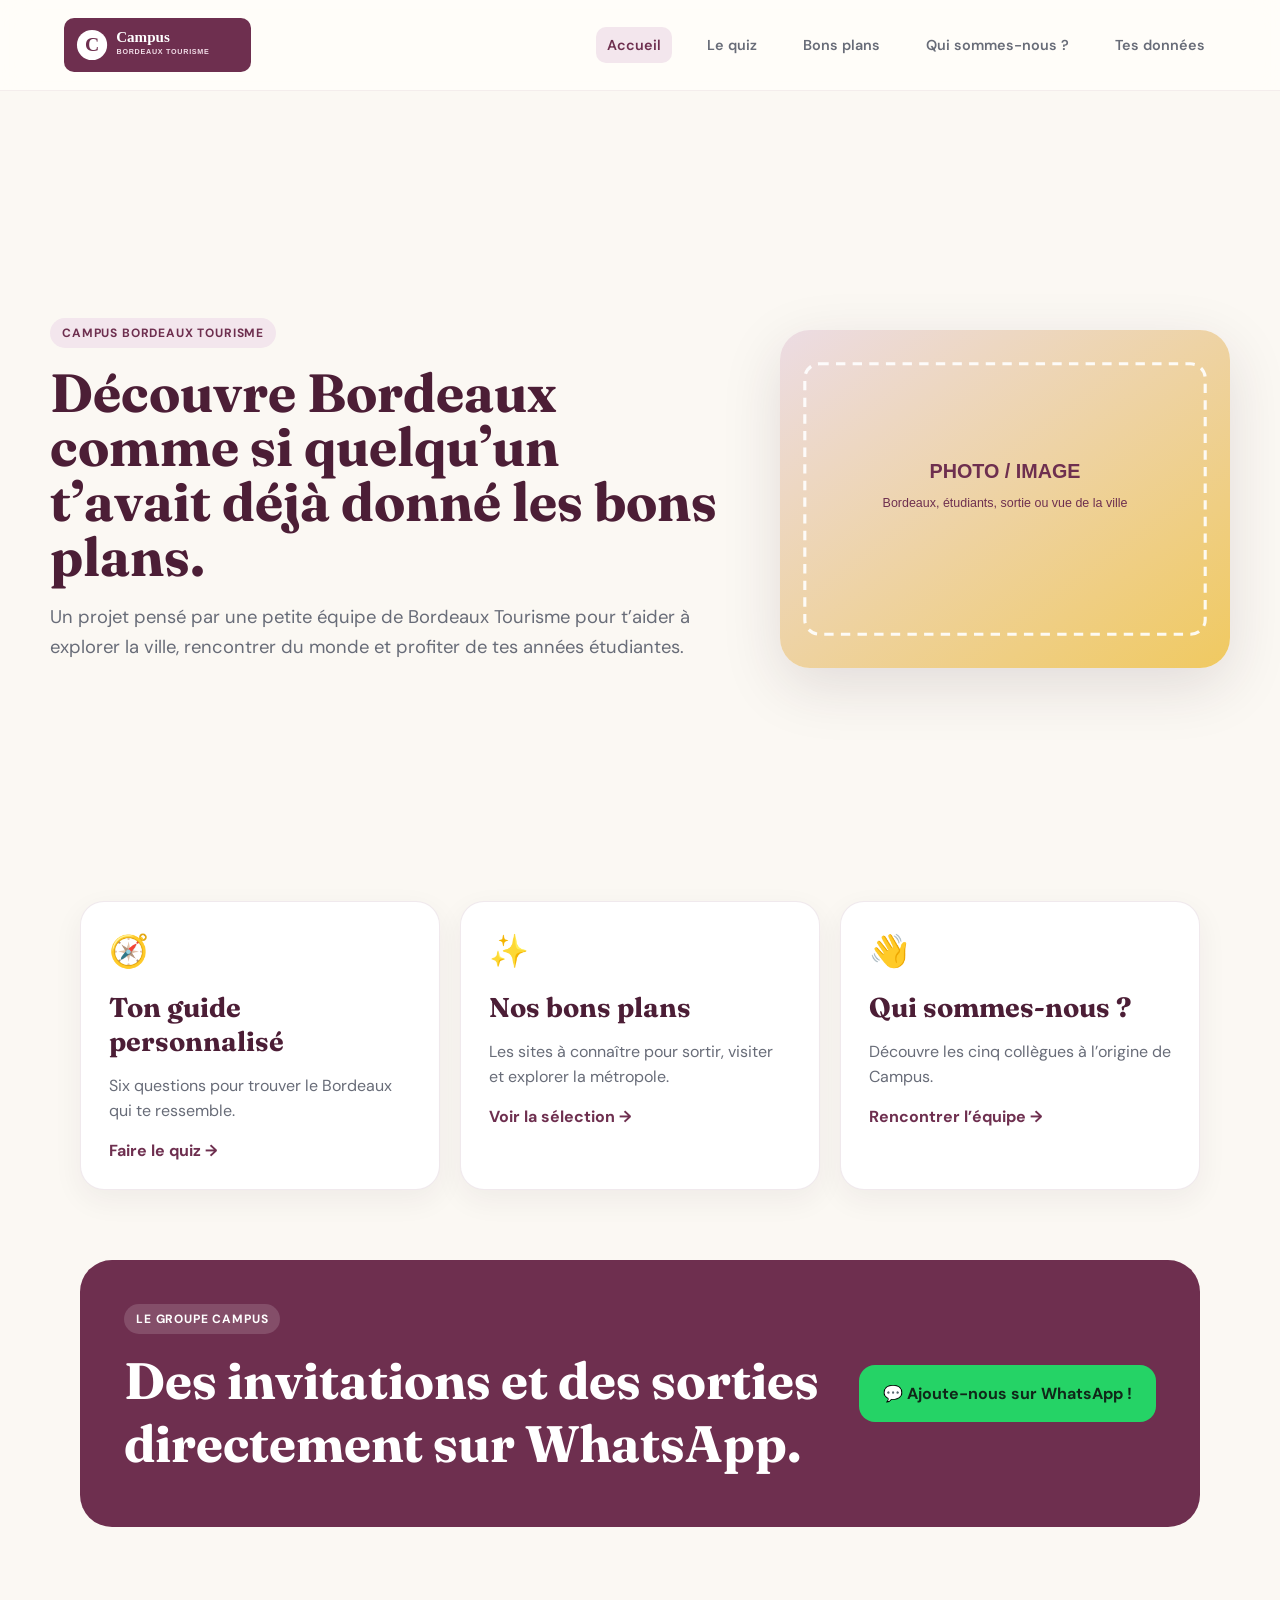
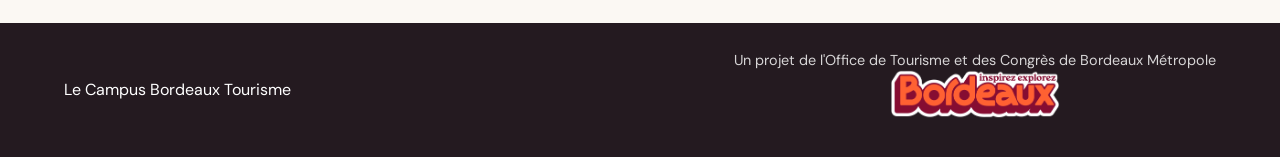
==== index.html @ 4c9909f7 "Add v1" ====
<!DOCTYPE html>
<html lang="fr">
<head>
  <meta charset="UTF-8">
  <meta name="viewport" content="width=device-width, initial-scale=1.0">
  <title>Campus Bordeaux Tourisme</title>
  <meta name="description" content="Découvre Campus Bordeaux Tourisme, le quiz étudiant et nos bons plans.">
  <link rel="preconnect" href="https://fonts.googleapis.com">
  <link rel="preconnect" href="https://fonts.gstatic.com" crossorigin>
  <link href="https://fonts.googleapis.com/css2?family=DM+Sans:wght@400;500;600;700&family=Fraunces:opsz,wght@9..144,700&display=swap" rel="stylesheet">
  <link rel="stylesheet" href="style.css">
</head>
<body data-page="home">
  <div data-site-header></div>

  <main>
    <section class="home-hero compact-hero">
      <div class="hero-copy">
        <div class="eyebrow">Campus Bordeaux Tourisme</div>
        <h1>Découvre Bordeaux comme si quelqu’un t’avait déjà donné les bons plans.</h1>
        <p>
          Un projet pensé par une petite équipe de Bordeaux Tourisme pour t’aider à explorer la ville,
          rencontrer du monde et profiter de tes années étudiantes.
        </p>


      </div>
      <div class="hero-image-wrap"><img src="assets/hero-image-placeholder.svg" alt="Image provisoire représentant Bordeaux et la vie étudiante" class="hero-image"></div>
    </section>

    <section class="home-cards">
      <a href="quiz.html" class="home-card">
        <span class="home-card-icon">🧭</span>
        <h2>Ton guide personnalisé</h2>
        <p>Six questions pour trouver le Bordeaux qui te ressemble.</p>
        <strong>Faire le quiz →</strong>
      </a>
      <a href="bons-plans.html" class="home-card">
        <span class="home-card-icon">✨</span>
        <h2>Nos bons plans</h2>
        <p>Les sites à connaître pour sortir, visiter et explorer la métropole.</p>
        <strong>Voir la sélection →</strong>
      </a>
      <a href="equipe.html" class="home-card">
        <span class="home-card-icon">👋</span>
        <h2>Qui sommes-nous ?</h2>
        <p>Découvre les cinq collègues à l’origine de Campus.</p>
        <strong>Rencontrer l’équipe →</strong>
      </a>
    </section>

    <section class="whatsapp-banner compact-banner">
      <div>
        <span class="eyebrow light">Le groupe Campus</span>
        <h2>Des invitations et des sorties directement sur WhatsApp.</h2>
      </div>
      <a class="whatsapp-button large whatsapp-link" href="#" target="_blank" rel="noopener">
        💬 Ajoute-nous sur WhatsApp !
      </a>
    </section>
  </main>
  <div data-site-footer></div>
  <script src="components.js"></script>
</body>
</html>
---- style.css ----
*{box-sizing:border-box}:root{--ink:#20212b;--muted:#686c78;--paper:#fffdf9;--accent:#6e2f4f;--accent-dark:#4c1e36;--accent-soft:#f3e6ed;--cream:#f6f0e8;--yellow:#f0c95f;--green:#dfe9d6;--white:#fff;--shadow:0 18px 60px rgba(52,31,44,.13)}html{scroll-behavior:smooth}body{margin:0;min-height:100vh;font-family:"DM Sans",sans-serif;color:var(--ink);background:#fbf8f3}a{color:inherit}.site-header{position:sticky;top:0;z-index:50;display:flex;justify-content:space-between;align-items:center;gap:30px;padding:18px clamp(20px,5vw,72px);background:rgba(255,253,249,.93);backdrop-filter:blur(14px);border-bottom:1px solid rgba(110,47,79,.08)}.brand{font-family:"Fraunces",serif;font-size:1.2rem;text-decoration:none;color:var(--accent-dark)}.brand span{font-family:"DM Sans",sans-serif;font-size:.78rem;font-weight:700;text-transform:uppercase;letter-spacing:.04em}.site-header nav{display:flex;gap:24px;flex-wrap:wrap}.site-header nav a{text-decoration:none;color:var(--muted);font-size:.9rem;font-weight:600}.site-header nav a:hover{color:var(--accent)}main{overflow:hidden}.home-hero,.about-hero{width:min(1180px,calc(100% - 40px));margin:44px auto 26px;display:grid;grid-template-columns:1.2fr .8fr;gap:54px;align-items:center}.home-hero{min-height:570px}.hero-copy h1,.about-hero h1{font-family:"Fraunces",serif;color:var(--accent-dark);font-size:clamp(3rem,7vw,6rem);line-height:.98;margin:24px 0}.hero-copy p,.about-hero p{font-size:1.18rem;line-height:1.7;color:var(--muted);max-width:680px}.hero-actions{display:flex;gap:12px;flex-wrap:wrap;margin-top:32px}.hero-visual,.group-placeholder{min-height:430px;border-radius:34px;background:linear-gradient(145deg,#efdce6,#f5cf6a);display:flex;flex-direction:column;align-items:center;justify-content:center;text-align:center;box-shadow:var(--shadow);transform:rotate(2deg)}.hero-visual span,.group-placeholder span{font-size:5rem}.hero-visual strong,.group-placeholder strong{font-family:"Fraunces",serif;font-size:2rem;color:var(--accent-dark);margin-top:18px}.hero-visual small,.group-placeholder small{margin-top:8px;color:var(--muted)}.intro-band{background:var(--accent);color:white;padding:34px 20px;text-align:center}.intro-band p{max-width:880px;margin:0 auto;font-family:"Fraunces",serif;font-size:clamp(1.4rem,3vw,2.25rem);line-height:1.35}.section{width:min(1120px,calc(100% - 40px));margin:0 auto;padding:96px 0}.section-heading{display:flex;justify-content:space-between;align-items:end;gap:40px;margin-bottom:42px}.section-heading h2,.prose h2{font-family:"Fraunces",serif;color:var(--accent-dark);font-size:clamp(2.3rem,5vw,4rem);margin:16px 0 0;line-height:1}.section-heading>p{max-width:440px;color:var(--muted);line-height:1.65;margin:0}.eyebrow{display:inline-block;padding:7px 12px;border-radius:999px;background:var(--accent-soft);color:var(--accent);font-size:.75rem;font-weight:700;letter-spacing:.07em;text-transform:uppercase}.eyebrow.light{background:rgba(255,255,255,.15);color:white}.quiz-shell{max-width:760px;margin:auto}.quiz-card{background:rgba(255,253,248,.98);border:1px solid rgba(110,47,79,.1);border-radius:28px;box-shadow:var(--shadow);padding:clamp(28px,6vw,50px);text-align:center}.hidden{display:none!important}.hero-emoji,.result-icon{font-size:4rem;line-height:1;margin:12px 0 20px}.quiz-card h2{font-family:"Fraunces",serif;color:var(--accent-dark);font-size:clamp(2.2rem,6vw,3.6rem);margin:0;line-height:1.06}.lead,.result-tagline,.form-intro{font-size:1.08rem;line-height:1.6;color:var(--muted);max-width:540px;margin:22px auto 30px}.primary,.secondary,.whatsapp-button{border-radius:16px;padding:16px 20px;font:inherit;font-weight:700;cursor:pointer;transition:.18s;text-decoration:none;text-align:center}.primary{display:inline-flex;align-items:center;justify-content:center;border:0;background:var(--accent);color:white;box-shadow:0 10px 22px rgba(110,47,79,.22)}.primary:hover{background:var(--accent-dark);transform:translateY(-2px)}.primary:not(.compact),.secondary:not(.compact){width:100%}.compact{width:auto;padding:14px 20px}.secondary{display:inline-flex;justify-content:center;border:1px solid rgba(110,47,79,.25);background:transparent;color:var(--accent)}.secondary:hover{background:var(--accent-soft)}.microcopy{color:var(--muted);font-size:.82rem;margin:16px 0 0}.topbar{display:flex;justify-content:space-between;align-items:center;color:var(--muted);font-size:.88rem;margin-bottom:12px}.link-button{border:0;background:transparent;color:var(--accent);cursor:pointer}.progress{height:8px;background:#ece6df;border-radius:999px;overflow:hidden;margin-bottom:34px}.progress-fill{height:100%;width:0;background:var(--accent);transition:width .25s}.question-title{font-family:"Fraunces",serif;color:var(--accent-dark);font-size:clamp(1.8rem,5vw,2.65rem);line-height:1.15;margin:0 0 28px}.answers{display:grid;gap:12px}.answer{border:1px solid rgba(110,47,79,.13);border-radius:18px;padding:17px 18px;background:white;color:var(--ink);text-align:left;cursor:pointer;font-size:1rem;display:flex;align-items:center;gap:14px;transition:.16s}.answer:hover{transform:translateY(-2px);border-color:var(--accent);background:var(--accent-soft)}.answer-emoji{width:42px;height:42px;border-radius:13px;display:grid;place-items:center;background:var(--cream);flex:0 0 auto;font-size:1.35rem}form{text-align:left}.form-grid{display:grid;gap:16px}.two-columns{grid-template-columns:1fr 1fr}label{display:block;margin-bottom:20px}label>span:first-child{display:block;font-weight:700;margin-bottom:8px;color:var(--accent-dark)}input{width:100%;border:1px solid #d8ced4;border-radius:14px;padding:14px 15px;background:white;font:inherit;color:var(--ink);outline:none}input:focus{border-color:var(--accent);box-shadow:0 0 0 4px rgba(110,47,79,.1)}small{display:block;color:var(--muted);line-height:1.45;margin-top:7px}.funny-note{padding:10px 12px;background:var(--cream);border-radius:12px}.combobox{position:relative}.options{position:absolute;z-index:20;left:0;right:0;top:calc(100% + 6px);max-height:260px;overflow:auto;border:1px solid #d8ced4;border-radius:14px;background:white;box-shadow:0 14px 30px rgba(40,24,34,.14);padding:6px}.option{display:block;width:100%;border:0;background:white;padding:11px 12px;border-radius:10px;text-align:left;font:inherit;cursor:pointer}.option:hover{background:var(--accent-soft)}.consent{display:flex;align-items:flex-start;gap:10px;padding:14px;border-radius:14px;background:var(--cream)}.consent input{width:auto;margin-top:4px}.consent span{font-weight:400!important;margin:0!important;font-size:.9rem;line-height:1.45}.recommendations{margin:28px 0;padding:22px;border-radius:20px;background:var(--cream);text-align:left}.recommendations h3{margin:0 0 12px;color:var(--accent-dark)}.recommendations ul{margin:0;padding-left:20px;line-height:1.7}.team-preview{display:grid;grid-template-columns:auto 1fr;gap:22px;align-items:center;text-align:left;padding:22px;margin:26px 0;border-radius:20px;background:var(--accent-soft)}.mini-faces{display:flex}.mini-faces span{width:42px;height:42px;border-radius:50%;display:grid;place-items:center;background:white;border:2px solid var(--accent-soft);margin-left:-8px;color:var(--accent);font-weight:700}.mini-faces span:first-child{margin-left:0}.team-preview p{color:var(--muted);margin:5px 0}.team-preview a{color:var(--accent);font-weight:700}.whatsapp-button{display:inline-flex;align-items:center;justify-content:center;background:#25d366;color:#102719;border:0}.whatsapp-button:hover{transform:translateY(-2px);filter:brightness(.96)}.result-card>.whatsapp-button{width:100%;margin-top:4px}.plans-section{padding-top:84px}.plan-grid{display:grid;grid-template-columns:repeat(2,1fr);gap:20px}.plan-card{display:grid;grid-template-columns:120px 1fr;gap:22px;padding:20px;border:1px solid rgba(110,47,79,.1);border-radius:24px;background:white;text-decoration:none;box-shadow:0 10px 30px rgba(52,31,44,.06);transition:.18s}.plan-card:hover{transform:translateY(-4px);box-shadow:var(--shadow)}.plan-card.featured{grid-column:span 2}.site-preview{min-height:120px;border-radius:18px;display:grid;place-items:center;font-family:"Fraunces",serif;font-size:2rem;color:white}.preview-uadb{background:#f0a164}.preview-tourisme{background:#6e2f4f}.preview-ville{background:#323b64}.preview-pessac{background:#5e8b70}.preview-metropole{background:#d78b55}.card-label{font-size:.75rem;text-transform:uppercase;letter-spacing:.06em;color:var(--accent);font-weight:700}.plan-card h3{font-family:"Fraunces",serif;font-size:1.65rem;color:var(--accent-dark);margin:6px 0}.plan-card p{color:var(--muted);line-height:1.55;margin:0}.whatsapp-banner{width:min(1120px,calc(100% - 40px));margin:20px auto 96px;padding:44px;border-radius:32px;background:var(--accent);color:white;display:flex;justify-content:space-between;align-items:center;gap:30px}.whatsapp-banner h2{font-family:"Fraunces",serif;font-size:clamp(2rem,4vw,3.3rem);margin:15px 0 8px}.whatsapp-banner p{margin:0;color:rgba(255,255,255,.78)}.large{padding:18px 24px;white-space:nowrap}.site-footer{padding:28px clamp(20px,5vw,72px);display:flex;justify-content:space-between;gap:20px;background:#241a20;color:white}.site-footer div{display:flex;gap:20px}.site-footer a{color:rgba(255,255,255,.8)}.about-hero{padding-top:40px}.about-hero h1{font-size:clamp(3rem,7vw,5.5rem)}.group-placeholder{min-height:360px}.prose-section{padding-top:60px}.prose{max-width:780px}.prose p{font-size:1.13rem;line-height:1.75;color:var(--muted)}.team-grid{display:grid;grid-template-columns:repeat(5,1fr);gap:16px;margin-top:50px}.member-card{background:white;border-radius:22px;padding:16px;text-align:center;box-shadow:0 10px 30px rgba(52,31,44,.06)}.portrait-placeholder{aspect-ratio:1;border-radius:17px;background:linear-gradient(145deg,#eee5e9,#e6d1dc);display:grid;place-items:center;color:var(--muted)}.member-card h3{font-family:"Fraunces",serif;color:var(--accent-dark);font-size:1.4rem;margin:15px 0 4px}.member-card p{color:var(--muted);font-size:.88rem;margin:0}.privacy-section{padding-top:70px}.privacy-grid{display:grid;grid-template-columns:repeat(2,1fr);gap:20px}.privacy-grid article{background:white;border-radius:24px;padding:28px;box-shadow:0 10px 30px rgba(52,31,44,.06)}.privacy-grid article>span{color:var(--accent);font-weight:700}.privacy-grid h3{font-family:"Fraunces",serif;color:var(--accent-dark);font-size:1.6rem}.privacy-grid p{color:var(--muted);line-height:1.65}.rights-box{display:flex;justify-content:space-between;align-items:center;gap:30px;margin-top:24px;padding:30px;border-radius:24px;background:var(--cream)}.rights-box h3{font-family:"Fraunces",serif;color:var(--accent-dark);font-size:1.7rem;margin:0 0 8px}.rights-box p{margin:4px 0;color:var(--muted)}.small-note{font-size:.84rem}@media(max-width:820px){.site-header{align-items:flex-start}.site-header nav{display:none}.home-hero,.about-hero{grid-template-columns:1fr}.home-hero{min-height:auto}.hero-visual,.group-placeholder{min-height:300px}.section-heading{display:block}.section-heading>p{margin-top:20px}.plan-grid{grid-template-columns:1fr}.plan-card.featured{grid-column:auto}.team-grid{grid-template-columns:repeat(2,1fr)}.whatsapp-banner{display:block}.whatsapp-banner .whatsapp-button{margin-top:24px;width:100%}.privacy-grid{grid-template-columns:1fr}}@media(max-width:560px){.home-hero,.about-hero,.section,.whatsapp-banner{width:min(100% - 22px,1120px)}.home-hero{margin-top:26px}.hero-copy h1{font-size:3.15rem}.quiz-card{padding:28px 20px;border-radius:22px}.two-columns{grid-template-columns:1fr}.plan-card{grid-template-columns:86px 1fr;padding:15px}.site-preview{min-height:100px}.team-preview{grid-template-columns:1fr}.mini-faces{justify-content:center}.team-grid{grid-template-columns:1fr 1fr}.rights-box{display:block}.rights-box .primary{margin-top:20px;width:100%}.site-footer{display:block}.site-footer div{margin-top:12px;flex-wrap:wrap}}
.campus-logo-placeholder{
width:260px;height:260px;border:3px dashed rgba(255,255,255,.8);
border-radius:32px;display:flex;flex-direction:column;align-items:center;justify-content:center;
background:rgba(255,255,255,.15);backdrop-filter:blur(4px)
}
.campus-logo-placeholder span{font-size:2rem;font-weight:800;color:#fff;letter-spacing:.08em}
.campus-logo-placeholder small{margin-top:10px;color:#fff;text-align:center;padding:0 20px}
.bt-logo-wrap{text-align:center;margin-top:26px}
.bt-logo{max-width:240px;width:70%;height:auto;display:inline-block}

/* Navigation unifiée : uniquement des liens vers des pages */
.site-header .brand{display:flex;align-items:center;gap:10px}
.brand-mark{width:38px;height:38px;border-radius:12px;background:var(--accent);color:#fff;display:grid;place-items:center;font-family:"Fraunces",serif;font-size:1.35rem}
.brand strong{display:block;font-family:"Fraunces",serif;font-size:1.05rem;line-height:1}
.brand span{display:block;margin-top:3px;font-size:.64rem;letter-spacing:.08em}
.site-header nav a{padding:9px 11px;border-radius:10px}
.site-header nav a.active{background:var(--accent-soft);color:var(--accent)}
.menu-toggle{display:none;border:0;background:var(--accent-soft);color:var(--accent);border-radius:10px;padding:8px 11px;font-size:1.2rem}
.page-main{min-height:calc(100vh - 150px)}
.compact-hero{min-height:auto;padding:30px 0 50px}
.home-cards{width:min(1120px,calc(100% - 40px));margin:0 auto 70px;display:grid;grid-template-columns:repeat(3,1fr);gap:20px}
.home-card{background:white;border:1px solid rgba(110,47,79,.1);border-radius:24px;padding:28px;text-decoration:none;box-shadow:0 10px 30px rgba(52,31,44,.06);transition:.18s}
.home-card:hover{transform:translateY(-4px);box-shadow:var(--shadow)}
.home-card-icon{font-size:2rem}
.home-card h2{font-family:"Fraunces",serif;color:var(--accent-dark);font-size:1.7rem;margin:18px 0 8px}
.home-card p{color:var(--muted);line-height:1.55}
.home-card strong{color:var(--accent)}
.page-intro{width:min(1120px,calc(100% - 40px));margin:0 auto;padding:70px 0 25px}
.page-intro h1{font-family:"Fraunces",serif;color:var(--accent-dark);font-size:clamp(3rem,7vw,5.5rem);line-height:1;margin:18px 0}
.page-intro p{max-width:700px;font-size:1.15rem;color:var(--muted);line-height:1.65}
.centered-intro{text-align:center}
.centered-intro p{margin-left:auto;margin-right:auto}
.quiz-page-section{width:min(760px,calc(100% - 24px));margin:0 auto;padding:20px 0 80px}
.quiz-page-section .quiz-shell{margin:0}
.compact-banner{margin-top:30px}
.plans-section{padding-top:35px}
.plans-section .section-heading{display:none}
.privacy-section{padding-top:35px}
.privacy-section>.section-heading{display:none}
.about-hero{padding-top:30px}
@media(max-width:900px){
  .home-cards{grid-template-columns:1fr}
}
@media(max-width:820px){
  .site-header{align-items:center}
  .menu-toggle{display:block}
  .site-header nav{display:none;position:absolute;top:74px;left:12px;right:12px;padding:12px;background:var(--paper);border:1px solid rgba(110,47,79,.1);border-radius:16px;box-shadow:var(--shadow);flex-direction:column}
  .site-header nav.open{display:flex}
  .site-header nav a{display:block}
}


.cont-screenshot-bons-plans{
  aspect-ratio:16 / 9;
  min-height:250px;
  padding:0;
  overflow:hidden;
}
.cont-screenshot-bons-plans img{
  display:block;
  width:100%;
  height:100%;
  object-fit:cover;
}


/* v3 — header, hero et footer simplifiés */
.site-header{
  min-height:76px;
}
.site-header .brand{
  display:block;
  flex:0 0 auto;
}
.header-campus-logo{
  display:block;
  width:220px;
  max-height:54px;
  object-fit:contain;
  object-position:left center;
}
.brand-mark,
.site-header .brand > div{
  display:none!important;
}
.compact-hero{
  min-height:calc(100vh - 160px);
  padding:36px 0 48px;
  align-items:center;
}
.compact-hero .hero-copy h1{
  font-size:clamp(2.05rem,4.2vw,4rem);
  line-height:1.02;
  max-width:700px;
  margin:18px 0 18px;
}
.compact-hero .hero-copy p{
  font-size:clamp(1rem,1.45vw,1.15rem);
  line-height:1.6;
  max-width:650px;
}
.hero-image-wrap{
  width:100%;
}
.hero-image{
  display:block;
  width:100%;
  max-height:520px;
  aspect-ratio:4/3;
  object-fit:cover;
  border-radius:30px;
  box-shadow:var(--shadow);
}
.hero-actions{
  display:none!important;
}
.bt-logo-wrap{
  display:none!important;
}
.site-footer{
  padding:28px clamp(20px,5vw,72px);
}
.footer-inner{
  width:100%;
  display:flex;
  justify-content:space-between;
  align-items:center;
  gap:30px;
}
.footer-project{
  text-align:center;
}
.footer-project > span{
  display:block;
  margin-bottom:10px;
  color:rgba(255,255,255,.82);
  font-size:.9rem;
}
.footer-bt-logo{
  display:block;
  width:170px;
  max-width:100%;
  height:auto;
  margin:0 auto;
}
@media(max-width:820px){
  .header-campus-logo{width:175px}
  .compact-hero{
    min-height:auto;
    padding-top:24px;
  }
  .compact-hero .hero-copy h1{
    font-size:clamp(2rem,9vw,3rem);
  }
  .footer-inner{
    flex-direction:column;
    text-align:center;
  }
}
@media(max-width:560px){
  .header-campus-logo{width:150px}
  .hero-image{
    border-radius:22px;
  }
}
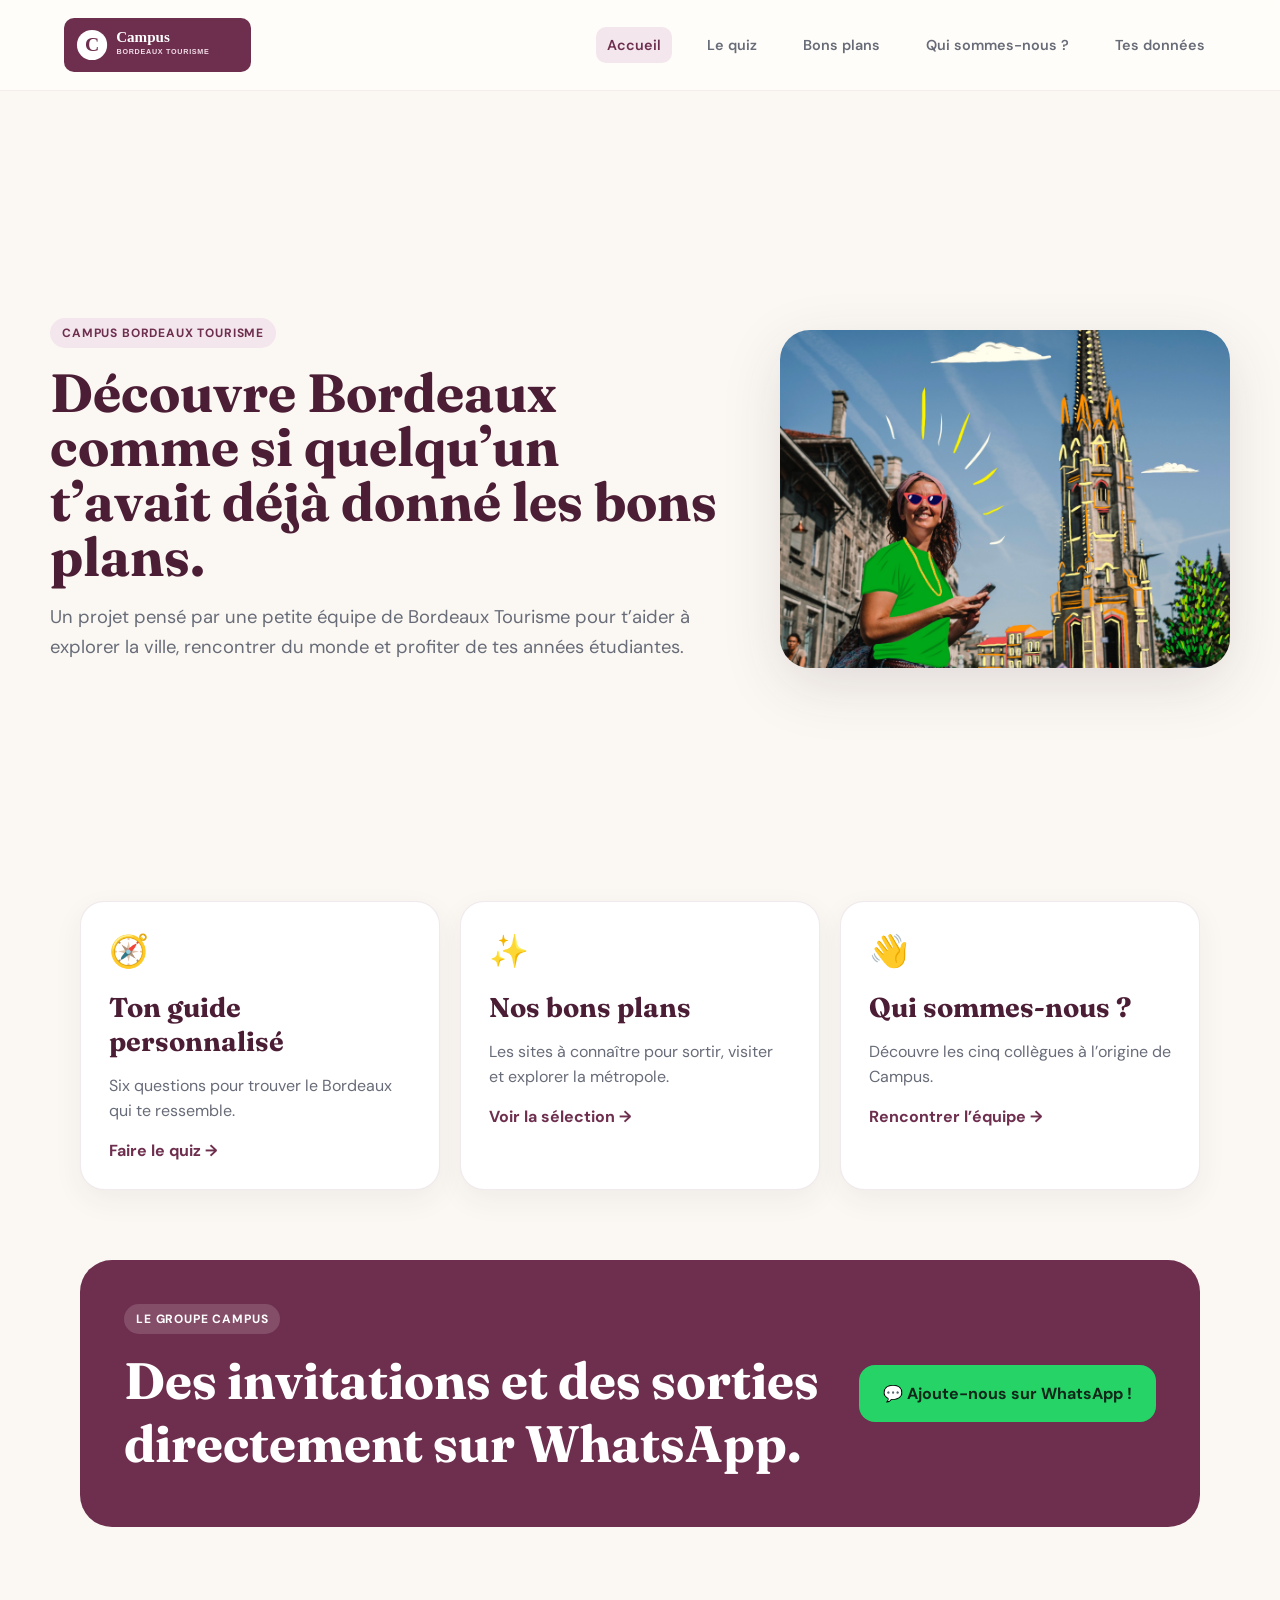
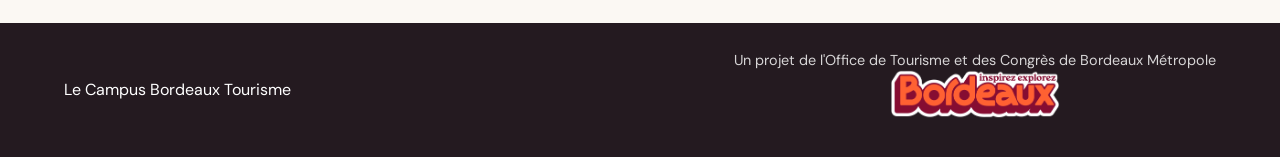
==== commit d3aed3db: "Hero image" ====
--- a/index.html
+++ b/index.html
@@ -25,7 +25,7 @@
 
 
       </div>
-      <div class="hero-image-wrap"><img src="assets/hero-image-placeholder.svg" alt="Image provisoire représentant Bordeaux et la vie étudiante" class="hero-image"></div>
+      <div class="hero-image-wrap"><img src="assets/illustration-saint-michel.jpg" class="hero-image"></div>
     </section>
 
     <section class="home-cards">
--- a/style.css
+++ b/style.css
@@ -64,6 +64,41 @@
   object-fit:cover;
 }
 
+.member-card .portrait-image{
+  border-radius:20px 20px 0 0 !important;
+}
+
+.portrait-image{
+  width:100%;
+  aspect-ratio:1 / 1;
+  object-fit:cover;
+  object-position:center;
+  display:block;
+
+  border-radius:20px 20px 0 0;
+  overflow:hidden;
+}
+
+.mini-faces{
+  display:flex;
+  align-items:center;
+}
+
+.mini-faces img{
+  width:52px;
+  height:52px;
+  border-radius:50%;
+  object-fit:cover;
+  object-position:center;
+  border:3px solid #fff;
+  margin-left:-12px;
+  box-shadow:0 4px 12px rgba(0,0,0,.08);
+}
+
+.mini-faces img:first-child{
+  margin-left:0;
+}
+
 
 /* v3 — header, hero et footer simplifiés */
 .site-header{
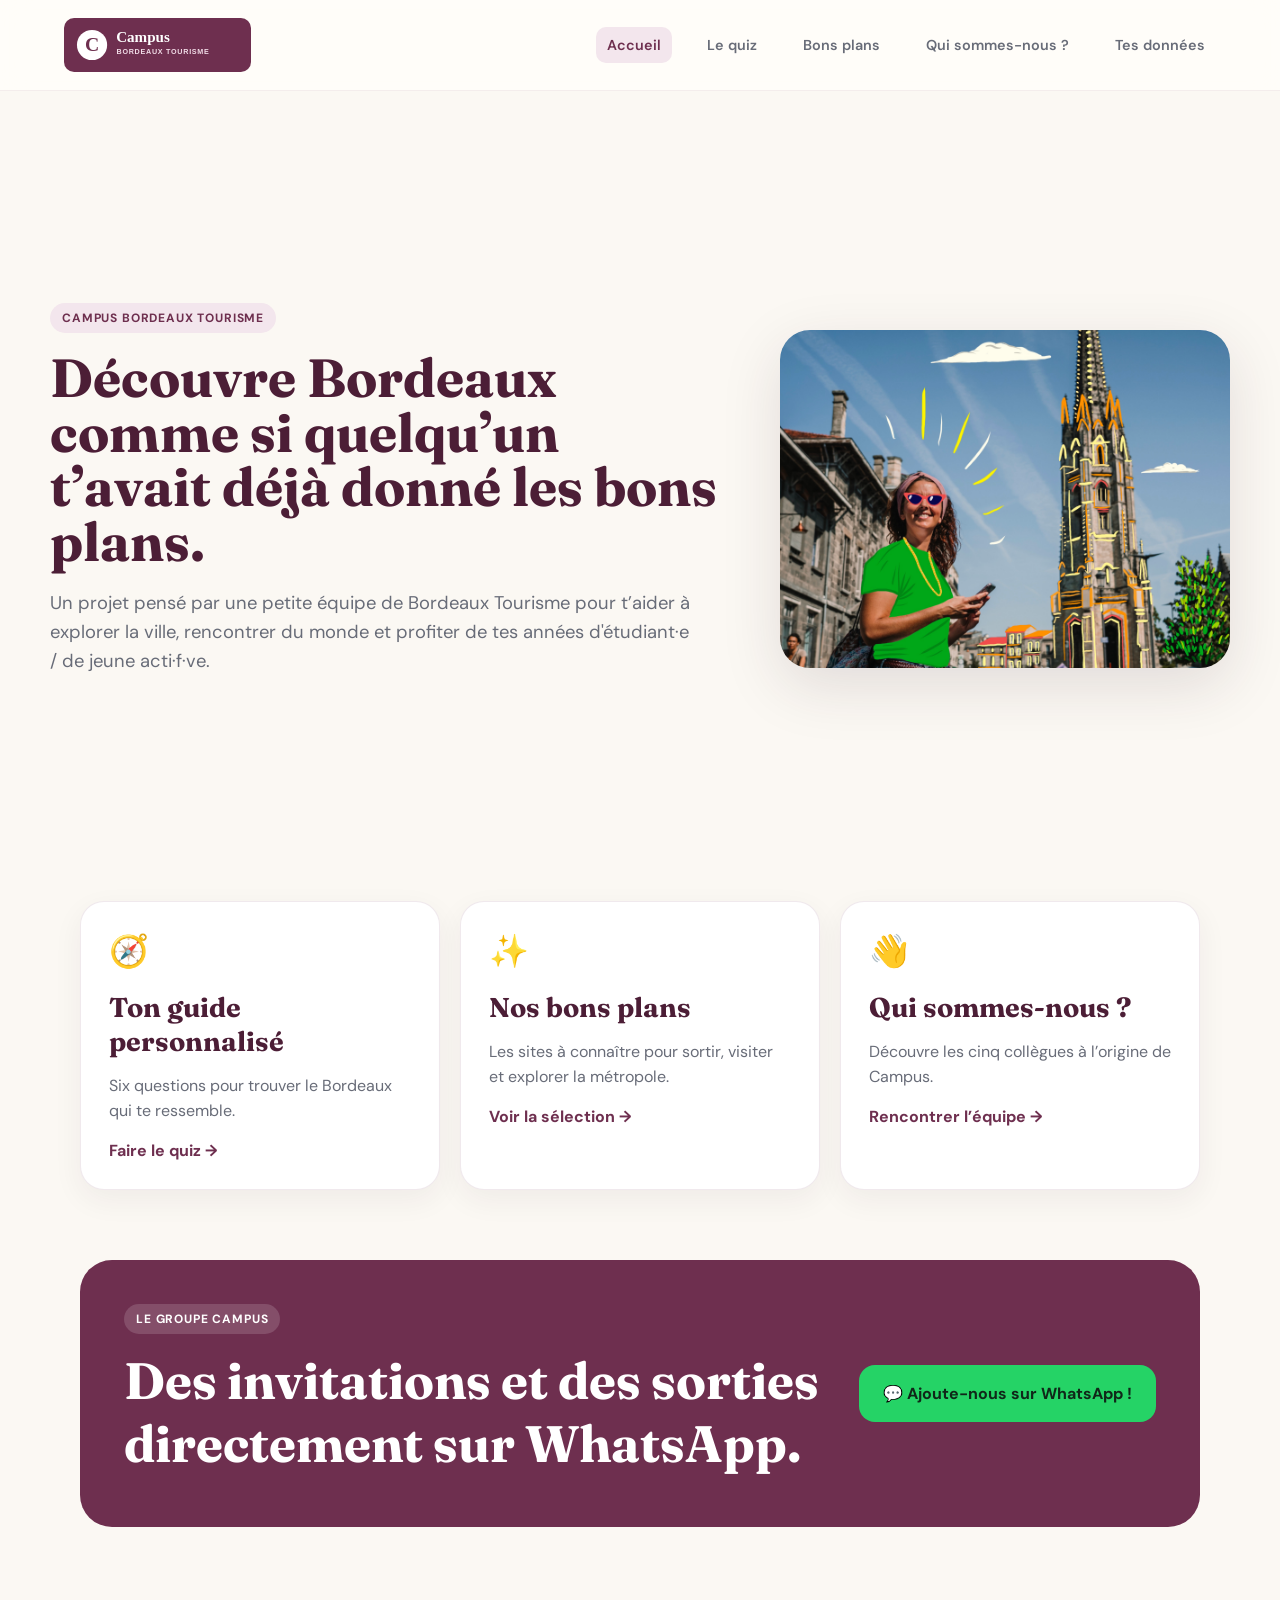
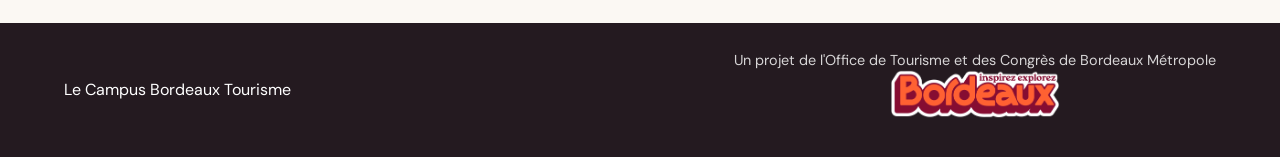
==== commit bacdacbf: "modifs capitales mvp" ====
--- a/index.html
+++ b/index.html
@@ -20,7 +20,7 @@
         <h1>Découvre Bordeaux comme si quelqu’un t’avait déjà donné les bons plans.</h1>
         <p>
           Un projet pensé par une petite équipe de Bordeaux Tourisme pour t’aider à explorer la ville,
-          rencontrer du monde et profiter de tes années étudiantes.
+          rencontrer du monde et profiter de tes années d'étudiant·e / de jeune acti·f·ve.
         </p>
 
 
